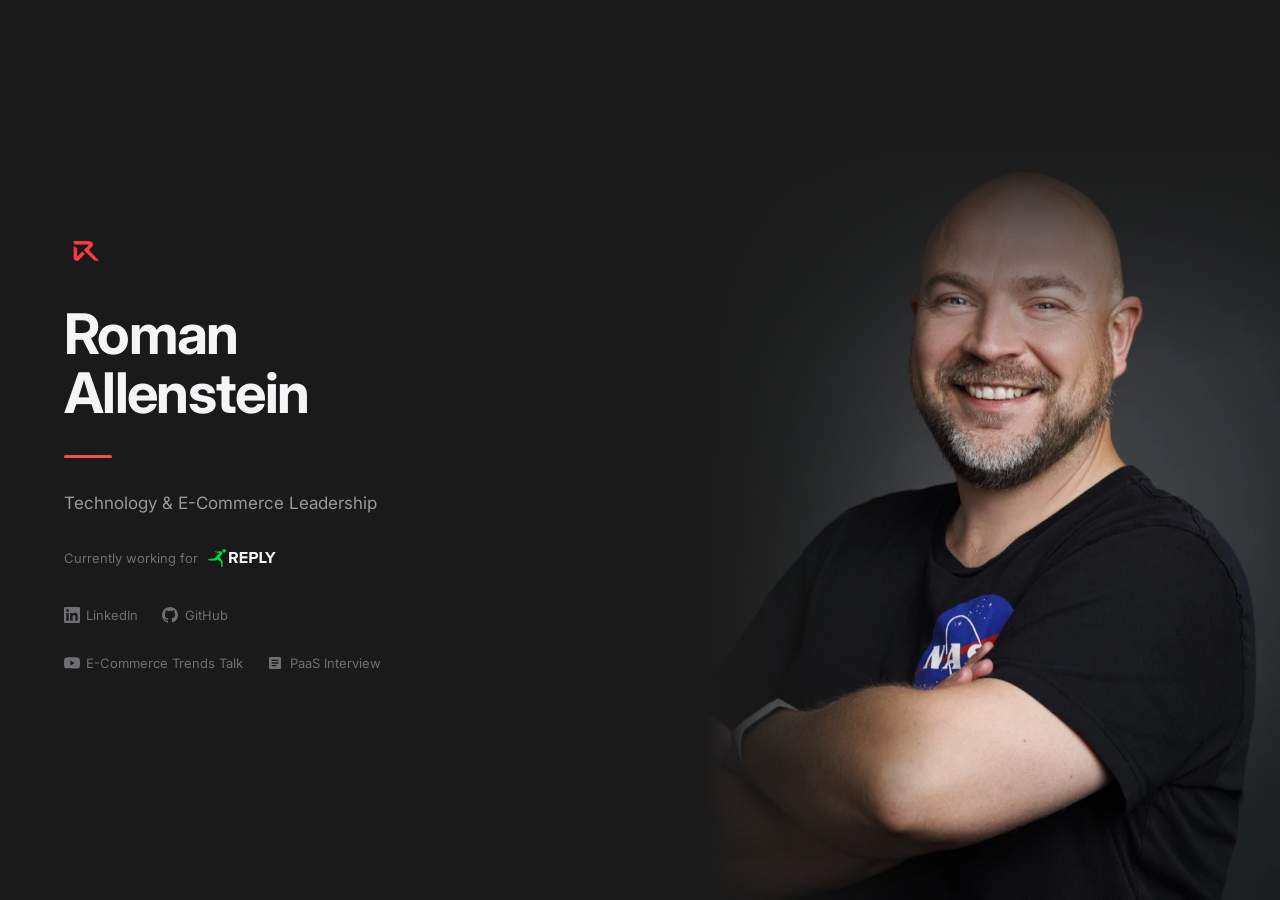
==== src/index.html @ 67bf6c31 "feat: initial site with assets structure" ====
<!DOCTYPE html>
<html lang="de">
<head>
  <meta charset="UTF-8">
  <meta name="viewport" content="width=device-width, initial-scale=1.0">
  <title>Roman Allenstein — Technology & E-Commerce Leadership</title>
  <meta name="description" content="Roman Allenstein – Senior Manager, Diplom-Wirtschaftsinformatiker, 15+ Jahre Erfahrung in E-Commerce, Technologie und Leadership.">
  <meta name="theme-color" content="#1A1A1A">

  <!-- Open Graph -->
  <meta property="og:type" content="website">
  <meta property="og:title" content="Roman Allenstein — Technology & E-Commerce Leadership">
  <meta property="og:description" content="Senior Manager &amp; Diplom-Wirtschaftsinformatiker mit 15+ Jahren Erfahrung an der Schnittstelle von Technologie, Strategie und Führung.">
  <meta property="og:image" content="https://roman-allenstein.de/photo.jpg">
  <meta property="og:url" content="https://roman-allenstein.de">

  <!-- Twitter Card -->
  <meta name="twitter:card" content="summary_large_image">
  <meta name="twitter:title" content="Roman Allenstein — Technology & E-Commerce Leadership">
  <meta name="twitter:description" content="Senior Manager &amp; Diplom-Wirtschaftsinformatiker mit 15+ Jahren Erfahrung in E-Commerce und Leadership.">
  <meta name="twitter:image" content="https://roman-allenstein.de/photo.jpg">

  <!-- Favicon -->
  <link rel="icon" type="image/png" href="assets/logo.png">
  <link rel="apple-touch-icon" href="assets/logo.png">

  <link rel="preconnect" href="https://fonts.googleapis.com">
  <link rel="preconnect" href="https://fonts.gstatic.com" crossorigin>
  <link href="https://fonts.googleapis.com/css2?family=Inter:wght@300;400;500;600;700&display=swap" rel="stylesheet">
  <style>
    *, *::before, *::after {
      margin: 0;
      padding: 0;
      box-sizing: border-box;
    }

    :root {
      --coral: #F84F4A;
      --bg: #1A1A1A;
      --text: #F5F5F7;
      --text-muted: #98989D;
      --text-subtle: #6E6E73;
    }

    html, body {
      height: 100%;
    }

    body {
      font-family: 'Inter', -apple-system, BlinkMacSystemFont, sans-serif;
      background-color: var(--bg);
      color: var(--text);
      -webkit-font-smoothing: antialiased;
      overflow: hidden;
    }

    .page {
      height: 100vh;
      display: flex;
      flex-direction: column;
      justify-content: center;
      padding: 4rem;
      position: relative;
    }

    .content {
      max-width: 560px;
      display: flex;
      flex-direction: column;
      gap: 2rem;
      position: relative;
      z-index: 2;
    }

    .logo {
      width: 44px;
      height: 44px;
    }

    h1 {
      font-size: clamp(2.5rem, 5vw, 3.5rem);
      font-weight: 700;
      letter-spacing: -0.03em;
      line-height: 1.05;
    }

    .accent-line {
      width: 48px;
      height: 3px;
      background: var(--coral);
      border-radius: 2px;
    }

    .subtitle {
      font-size: 1.0625rem;
      font-weight: 400;
      color: var(--text-muted);
      line-height: 1.6;
      max-width: 480px;
    }

    /* Currently working for */
    .working-for {
      display: flex;
      align-items: center;
      gap: 0.625rem;
      font-size: 0.8125rem;
      color: var(--text-subtle);
    }

    .working-for svg {
      height: 18px;
      width: auto;
    }

    /* Social links */
    .links {
      display: flex;
      gap: 1.5rem;
      margin-top: 0.5rem;
    }

    .links a {
      color: var(--text-subtle);
      text-decoration: none;
      font-size: 0.8125rem;
      font-weight: 400;
      display: inline-flex;
      align-items: center;
      gap: 0.4rem;
      transition: color 0.25s ease, transform 0.25s ease;
    }

    .links a:hover {
      color: var(--coral);
      transform: translateY(-1px);
    }

    .link-icon {
      width: 16px;
      height: 16px;
      flex-shrink: 0;
    }

    /* References */
    .references {
      display: flex;
      gap: 1.5rem;
      flex-wrap: wrap;
    }

    .references a {
      display: inline-flex;
      align-items: center;
      gap: 0.4rem;
      font-size: 0.8125rem;
      font-weight: 400;
      color: var(--text-subtle);
      text-decoration: none;
      transition: color 0.25s ease, transform 0.25s ease;
    }

    .references a:hover {
      color: var(--coral);
      transform: translateY(-1px);
    }

    /* Photo - anchored bottom right, cropped */
    .photo {
      position: absolute;
      bottom: 0;
      right: 0;
      width: 45vw;
      max-width: 580px;
      height: 85vh;
      overflow: hidden;
      z-index: 1;
    }

    .photo::after {
      content: '';
      position: absolute;
      inset: 0;
      background:
        linear-gradient(to right, var(--bg) 0%, transparent 40%),
        linear-gradient(to bottom, var(--bg) 0%, transparent 30%);
      pointer-events: none;
    }

    .photo img {
      width: 100%;
      height: 100%;
      object-fit: cover;
      object-position: top center;
    }

    /* Responsive */
    @media (max-width: 900px) {
      .photo {
        width: 50vw;
        height: 60vh;
      }
    }

    @media (max-width: 640px) {
      body {
        overflow: auto;
      }

      .page {
        height: auto;
        min-height: 100vh;
        padding: 2.5rem 1.5rem;
        padding-bottom: 50vh;
        justify-content: flex-start;
        padding-top: 3rem;
      }

      .photo {
        width: 75vw;
        height: 45vh;
      }

      .photo::after {
        background:
          linear-gradient(to right, var(--bg) 0%, transparent 30%),
          linear-gradient(to bottom, var(--bg) 0%, transparent 50%);
      }

      h1 {
        font-size: 2rem;
      }

      .content {
        gap: 1.5rem;
      }
    }
  </style>
</head>
<body>
  <div class="page">

    <div class="content">
      <img src="assets/logo.png" alt="Roman Allenstein Logo" class="logo" width="44" height="44">
      <h1>Roman<br>Allenstein</h1>
      <div class="accent-line" role="presentation"></div>
      <p class="subtitle">Technology &amp; E-Commerce Leadership</p>

      <div class="working-for">
        Currently working for
        <svg viewBox="0 0 128.744 34.2326" aria-label="Reply" role="img"><g transform="translate(0,-14.8837)"><path fill-rule="evenodd" clip-rule="evenodd" d="m 27.3656,18.3166 c 0,-1.8964 1.5353,-3.4329 3.4357,-3.4329 1.8916,0 3.4313,1.5365 3.4313,3.4329 0,1.8921 -1.5397,3.4242 -3.4313,3.4242 -1.9004,0 -3.4357,-1.5321 -3.4357,-3.4242 z m 0.1956,5.3513 -4.2935,5.6411 -1.0865,1.4618 5.1952,6.9888 c 0.286,0.3819 0.44,0.8472 0.4356,1.3257 l -0.0352,9.2408 c 0,0.439 -0.3564,0.7902 -0.7919,0.7902 h -0.607 c -0.3959,0 -0.7347,-0.2942 -0.7875,-0.6849 l -1.1305,-8.3276 c -0.0396,-0.2985 -0.1936,-0.5663 -0.4311,-0.7507 l -5.9519,-4.7192 -2.8198,1.7165 c -0.374,0.2239 -0.8007,0.3468 -1.2362,0.3556 L 2.24466,36.8991 C 1.90154,36.9035 1.56721,36.7631 1.33406,36.5128 L 0.141917,35.2354 C -0.14842,34.9281 0.0319411,34.4145 0.45425,34.3574 L 12.6484,32.6278 21.9172,22.689 14.4256,21.2798 c -0.2155,-0.0395 -0.4179,-0.1317 -0.585,-0.2678 l -1.2098,-0.9745 c -0.2639,-0.2107 -0.1143,-0.6322 0.2244,-0.6322 h 4.3154 l 7.8656,-0.0526 c 0.3035,-0.0044 0.585,0.1536 0.7478,0.4082 l 1.8212,2.9193 c 0.1936,0.3073 0.176,0.7024 -0.044,0.9877 z" fill="#02d34a"/><path fill-rule="evenodd" clip-rule="evenodd" d="m 52.4587,27.2963 c 0,-1.7325 -1.3497,-2.7997 -3.1093,-2.7997 h -4.7042 v 5.6618 h 4.7042 c 1.7596,0 3.1093,-1.0716 3.1093,-2.8621 z m -0.441,14.2481 -4.1117,-7.4567 h -3.2608 v 7.4567 H 40.186 V 20.5629 h 9.7915 c 4.3611,0 7.0607,2.8621 7.0607,6.7646 0,3.6793 -2.3521,5.693 -4.6106,6.2244 l 4.7353,7.9925 z" fill="#F5F5F7"/><path fill-rule="evenodd" clip-rule="evenodd" d="M 60.363,41.5444 V 20.5629 h 14.8075 v 3.9337 H 64.8177 v 4.4026 h 10.1345 v 3.9293 H 64.8177 v 4.7822 h 10.3528 v 3.9337 z" fill="#F5F5F7"/><path fill-rule="evenodd" clip-rule="evenodd" d="m 90.927,27.3275 c 0,-1.7637 -1.3453,-2.8309 -3.1049,-2.8309 h -4.7086 v 5.6305 h 4.7086 c 1.7596,0 3.1049,-1.0716 3.1049,-2.7996 z M 78.6588,41.5444 V 20.5629 h 9.7914 c 4.5483,0 7.0295,3.0809 7.0295,6.7646 0,3.648 -2.5124,6.7289 -7.0295,6.7289 h -5.3367 v 7.488 z" fill="#F5F5F7"/><path fill-rule="evenodd" clip-rule="evenodd" d="M 98.0818,41.5444 V 20.5629 h 4.4902 v 17.0478 h 8.847 v 3.9337 z" fill="#F5F5F7"/><path fill-rule="evenodd" clip-rule="evenodd" d="M 116.284,41.5444 V 32.958 l -8.031,-12.3951 h 5.082 l 5.177,8.3989 5.176,-8.3989 h 5.056 l -8.005,12.3951 v 8.5864 z" fill="#F5F5F7"/></g></svg>
      </div>

      <nav class="links" aria-label="Social Media Profile">
        <a href="https://www.linkedin.com/in/romanallenstein/" target="_blank" rel="noopener">
          <svg class="link-icon" viewBox="0 0 24 24" fill="currentColor" aria-hidden="true"><path d="M20.447 20.452h-3.554v-5.569c0-1.328-.027-3.037-1.852-3.037-1.853 0-2.136 1.445-2.136 2.939v5.667H9.351V9h3.414v1.561h.046c.477-.9 1.637-1.85 3.37-1.85 3.601 0 4.267 2.37 4.267 5.455v6.286zM5.337 7.433a2.062 2.062 0 01-2.063-2.065 2.064 2.064 0 112.063 2.065zm1.782 13.019H3.555V9h3.564v11.452zM22.225 0H1.771C.792 0 0 .774 0 1.729v20.542C0 23.227.792 24 1.771 24h20.451C23.2 24 24 23.227 24 22.271V1.729C24 .774 23.2 0 22.222 0h.003z"/></svg>
          LinkedIn
        </a>
        <a href="https://github.com/rallenstein" target="_blank" rel="noopener">
          <svg class="link-icon" viewBox="0 0 24 24" fill="currentColor" aria-hidden="true"><path d="M12 0C5.374 0 0 5.373 0 12c0 5.302 3.438 9.8 8.207 11.387.599.111.793-.261.793-.577v-2.234c-3.338.726-4.033-1.416-4.033-1.416-.546-1.387-1.333-1.756-1.333-1.756-1.089-.745.083-.729.083-.729 1.205.084 1.839 1.237 1.839 1.237 1.07 1.834 2.807 1.304 3.492.997.107-.775.418-1.305.762-1.604-2.665-.305-5.467-1.334-5.467-5.931 0-1.311.469-2.381 1.236-3.221-.124-.303-.535-1.524.117-3.176 0 0 1.008-.322 3.301 1.23A11.509 11.509 0 0112 5.803c1.02.005 2.047.138 3.006.404 2.291-1.552 3.297-1.23 3.297-1.23.653 1.653.242 2.874.118 3.176.77.84 1.235 1.911 1.235 3.221 0 4.609-2.807 5.624-5.479 5.921.43.372.823 1.102.823 2.222v3.293c0 .319.192.694.801.576C20.566 21.797 24 17.3 24 12c0-6.627-5.373-12-12-12z"/></svg>
          GitHub
        </a>
      </nav>

      <div class="references">
        <a href="https://youtu.be/BbYyXlA4f48" target="_blank" rel="noopener">
          <svg class="link-icon" viewBox="0 0 24 24" fill="currentColor" aria-hidden="true"><path d="M23.498 6.186a3.016 3.016 0 00-2.122-2.136C19.505 3.545 12 3.545 12 3.545s-7.505 0-9.377.505A3.017 3.017 0 00.502 6.186C0 8.07 0 12 0 12s0 3.93.502 5.814a3.016 3.016 0 002.122 2.136c1.871.505 9.376.505 9.376.505s7.505 0 9.377-.505a3.015 3.015 0 002.122-2.136C24 15.93 24 12 24 12s0-3.93-.502-5.814zM9.545 15.568V8.432L15.818 12l-6.273 3.568z"/></svg>
          E-Commerce Trends Talk
        </a>
        <a href="https://www.shopware.com/de/news/shopware-paas-im-interview-mit-phiacademy-und-portaltech-reply/" target="_blank" rel="noopener">
          <svg class="link-icon" viewBox="0 0 24 24" fill="currentColor" aria-hidden="true"><path d="M19 3H5c-1.1 0-2 .9-2 2v14c0 1.1.9 2 2 2h14c1.1 0 2-.9 2-2V5c0-1.1-.9-2-2-2zm-5 14H7v-2h7v2zm3-4H7v-2h10v2zm0-4H7V7h10v2z"/></svg>
          PaaS Interview
        </a>
      </div>
    </div>

    <div class="photo">
      <picture>
        <source srcset="assets/photo.webp" type="image/webp">
        <img src="assets/photo.jpg" alt="Portrait von Roman Allenstein – lächelnd, mit verschränkten Armen" width="1600" height="1067" loading="eager">
      </picture>
    </div>

  </div>
</body>
</html>
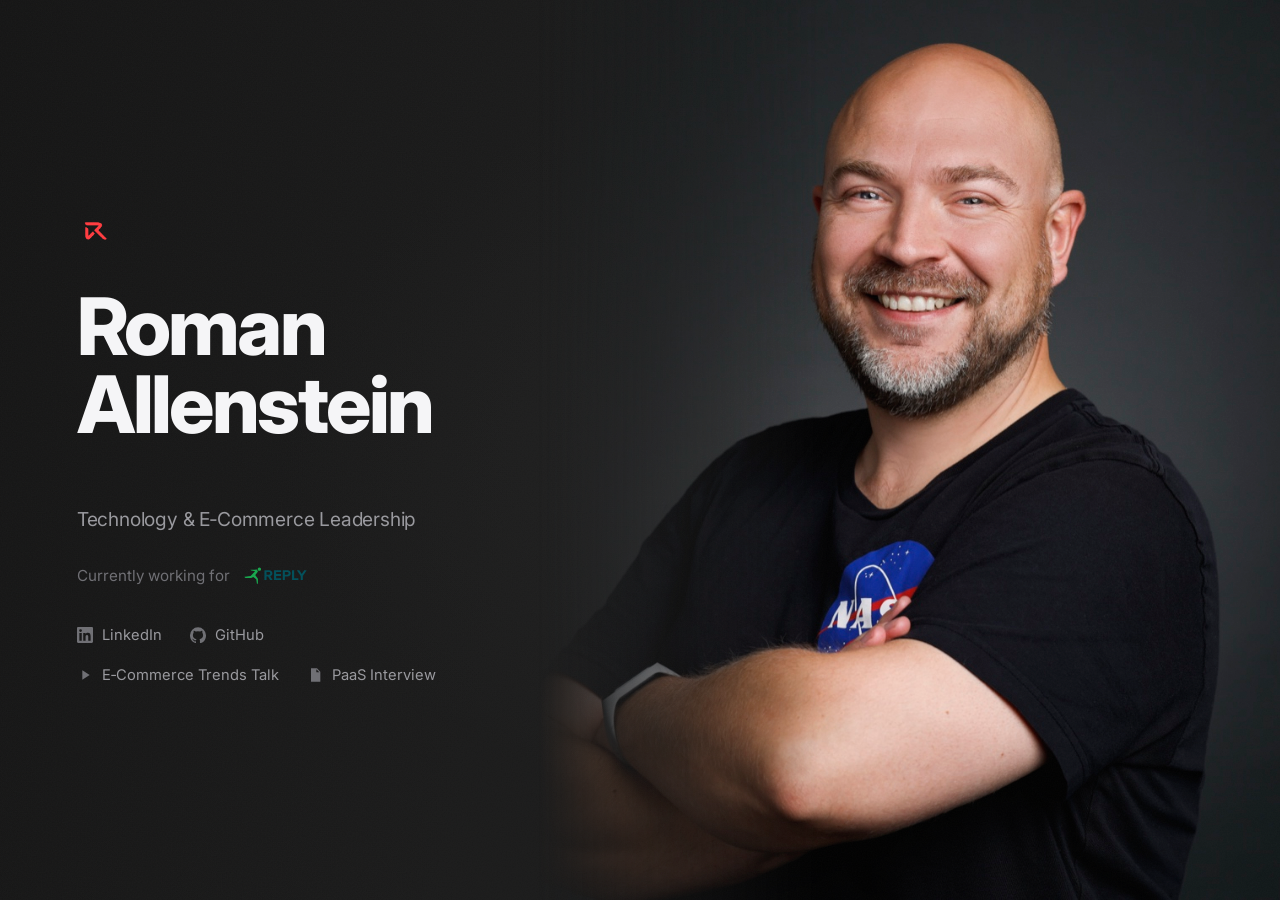
==== commit 0f14188b: "feat: rework site, extract css/js, add official Reply logo - Extract inline styles/scripts into src/" ====
--- a/src/index.html
+++ b/src/index.html
@@ -1,286 +1,82 @@
 <!DOCTYPE html>
-<html lang="de">
+<html lang="en">
 <head>
-  <meta charset="UTF-8">
-  <meta name="viewport" content="width=device-width, initial-scale=1.0">
+  <meta charset="UTF-8" />
+  <meta name="viewport" content="width=device-width, initial-scale=1.0" />
+  <script>
+    // Enable the entrance animation only when motion is welcome.
+    // Content stays visible by default, so this is purely additive.
+    (function () {
+      var ok = !window.matchMedia("(prefers-reduced-motion: reduce)").matches
+        && !/[?&]noanim/.test(window.location.search);
+      if (ok) document.documentElement.classList.add("intro-anim");
+    })();
+  </script>
   <title>Roman Allenstein — Technology & E-Commerce Leadership</title>
-  <meta name="description" content="Roman Allenstein – Senior Manager, Diplom-Wirtschaftsinformatiker, 15+ Jahre Erfahrung in E-Commerce, Technologie und Leadership.">
-  <meta name="theme-color" content="#1A1A1A">
-
-  <!-- Open Graph -->
-  <meta property="og:type" content="website">
-  <meta property="og:title" content="Roman Allenstein — Technology & E-Commerce Leadership">
-  <meta property="og:description" content="Senior Manager &amp; Diplom-Wirtschaftsinformatiker mit 15+ Jahren Erfahrung an der Schnittstelle von Technologie, Strategie und Führung.">
-  <meta property="og:image" content="https://roman-allenstein.de/photo.jpg">
-  <meta property="og:url" content="https://roman-allenstein.de">
-
-  <!-- Twitter Card -->
-  <meta name="twitter:card" content="summary_large_image">
-  <meta name="twitter:title" content="Roman Allenstein — Technology & E-Commerce Leadership">
-  <meta name="twitter:description" content="Senior Manager &amp; Diplom-Wirtschaftsinformatiker mit 15+ Jahren Erfahrung in E-Commerce und Leadership.">
-  <meta name="twitter:image" content="https://roman-allenstein.de/photo.jpg">
-
-  <!-- Favicon -->
-  <link rel="icon" type="image/png" href="assets/logo.png">
-  <link rel="apple-touch-icon" href="assets/logo.png">
-
-  <link rel="preconnect" href="https://fonts.googleapis.com">
-  <link rel="preconnect" href="https://fonts.gstatic.com" crossorigin>
-  <link href="https://fonts.googleapis.com/css2?family=Inter:wght@300;400;500;600;700&display=swap" rel="stylesheet">
-  <style>
-    *, *::before, *::after {
-      margin: 0;
-      padding: 0;
-      box-sizing: border-box;
-    }
-
-    :root {
-      --coral: #F84F4A;
-      --bg: #1A1A1A;
-      --text: #F5F5F7;
-      --text-muted: #98989D;
-      --text-subtle: #6E6E73;
-    }
-
-    html, body {
-      height: 100%;
-    }
-
-    body {
-      font-family: 'Inter', -apple-system, BlinkMacSystemFont, sans-serif;
-      background-color: var(--bg);
-      color: var(--text);
-      -webkit-font-smoothing: antialiased;
-      overflow: hidden;
-    }
-
-    .page {
-      height: 100vh;
-      display: flex;
-      flex-direction: column;
-      justify-content: center;
-      padding: 4rem;
-      position: relative;
-    }
-
-    .content {
-      max-width: 560px;
-      display: flex;
-      flex-direction: column;
-      gap: 2rem;
-      position: relative;
-      z-index: 2;
-    }
-
-    .logo {
-      width: 44px;
-      height: 44px;
-    }
-
-    h1 {
-      font-size: clamp(2.5rem, 5vw, 3.5rem);
-      font-weight: 700;
-      letter-spacing: -0.03em;
-      line-height: 1.05;
-    }
-
-    .accent-line {
-      width: 48px;
-      height: 3px;
-      background: var(--coral);
-      border-radius: 2px;
-    }
-
-    .subtitle {
-      font-size: 1.0625rem;
-      font-weight: 400;
-      color: var(--text-muted);
-      line-height: 1.6;
-      max-width: 480px;
-    }
-
-    /* Currently working for */
-    .working-for {
-      display: flex;
-      align-items: center;
-      gap: 0.625rem;
-      font-size: 0.8125rem;
-      color: var(--text-subtle);
-    }
-
-    .working-for svg {
-      height: 18px;
-      width: auto;
-    }
-
-    /* Social links */
-    .links {
-      display: flex;
-      gap: 1.5rem;
-      margin-top: 0.5rem;
-    }
-
-    .links a {
-      color: var(--text-subtle);
-      text-decoration: none;
-      font-size: 0.8125rem;
-      font-weight: 400;
-      display: inline-flex;
-      align-items: center;
-      gap: 0.4rem;
-      transition: color 0.25s ease, transform 0.25s ease;
-    }
-
-    .links a:hover {
-      color: var(--coral);
-      transform: translateY(-1px);
-    }
-
-    .link-icon {
-      width: 16px;
-      height: 16px;
-      flex-shrink: 0;
-    }
-
-    /* References */
-    .references {
-      display: flex;
-      gap: 1.5rem;
-      flex-wrap: wrap;
-    }
-
-    .references a {
-      display: inline-flex;
-      align-items: center;
-      gap: 0.4rem;
-      font-size: 0.8125rem;
-      font-weight: 400;
-      color: var(--text-subtle);
-      text-decoration: none;
-      transition: color 0.25s ease, transform 0.25s ease;
-    }
-
-    .references a:hover {
-      color: var(--coral);
-      transform: translateY(-1px);
-    }
-
-    /* Photo - anchored bottom right, cropped */
-    .photo {
-      position: absolute;
-      bottom: 0;
-      right: 0;
-      width: 45vw;
-      max-width: 580px;
-      height: 85vh;
-      overflow: hidden;
-      z-index: 1;
-    }
-
-    .photo::after {
-      content: '';
-      position: absolute;
-      inset: 0;
-      background:
-        linear-gradient(to right, var(--bg) 0%, transparent 40%),
-        linear-gradient(to bottom, var(--bg) 0%, transparent 30%);
-      pointer-events: none;
-    }
-
-    .photo img {
-      width: 100%;
-      height: 100%;
-      object-fit: cover;
-      object-position: top center;
-    }
-
-    /* Responsive */
-    @media (max-width: 900px) {
-      .photo {
-        width: 50vw;
-        height: 60vh;
-      }
-    }
-
-    @media (max-width: 640px) {
-      body {
-        overflow: auto;
-      }
-
-      .page {
-        height: auto;
-        min-height: 100vh;
-        padding: 2.5rem 1.5rem;
-        padding-bottom: 50vh;
-        justify-content: flex-start;
-        padding-top: 3rem;
-      }
-
-      .photo {
-        width: 75vw;
-        height: 45vh;
-      }
-
-      .photo::after {
-        background:
-          linear-gradient(to right, var(--bg) 0%, transparent 30%),
-          linear-gradient(to bottom, var(--bg) 0%, transparent 50%);
-      }
-
-      h1 {
-        font-size: 2rem;
-      }
-
-      .content {
-        gap: 1.5rem;
-      }
-    }
-  </style>
+  <meta name="description" content="Roman Allenstein. Technology & E-Commerce Leadership. Currently working for Reply." />
+  <meta property="og:title" content="Roman Allenstein — Technology & E-Commerce Leadership" />
+  <meta property="og:description" content="Technology & E-Commerce Leadership. Currently working for Reply." />
+  <meta property="og:image" content="assets/photo.jpg" />
+  <link rel="icon" href="assets/logo.png" />
+  <link rel="preconnect" href="https://fonts.googleapis.com" />
+  <link rel="preconnect" href="https://fonts.gstatic.com" crossorigin />
+  <link href="https://fonts.googleapis.com/css2?family=Inter:wght@300;400;500;600;700;800&display=swap" rel="stylesheet" />
+  <link rel="stylesheet" href="css/style.css" />
 </head>
 <body>
-  <div class="page">
+  <div class="grain" aria-hidden="true"></div>
 
-    <div class="content">
-      <img src="assets/logo.png" alt="Roman Allenstein Logo" class="logo" width="44" height="44">
-      <h1>Roman<br>Allenstein</h1>
-      <div class="accent-line" role="presentation"></div>
-      <p class="subtitle">Technology &amp; E-Commerce Leadership</p>
+  <main class="stage">
+    <!-- Portrait -->
+    <div class="portrait" aria-hidden="true">
+      <div class="portrait__glow"></div>
+      <img class="portrait__img" src="assets/photo.jpg" alt="" />
+    </div>
 
-      <div class="working-for">
-        Currently working for
-        <svg viewBox="0 0 128.744 34.2326" aria-label="Reply" role="img"><g transform="translate(0,-14.8837)"><path fill-rule="evenodd" clip-rule="evenodd" d="m 27.3656,18.3166 c 0,-1.8964 1.5353,-3.4329 3.4357,-3.4329 1.8916,0 3.4313,1.5365 3.4313,3.4329 0,1.8921 -1.5397,3.4242 -3.4313,3.4242 -1.9004,0 -3.4357,-1.5321 -3.4357,-3.4242 z m 0.1956,5.3513 -4.2935,5.6411 -1.0865,1.4618 5.1952,6.9888 c 0.286,0.3819 0.44,0.8472 0.4356,1.3257 l -0.0352,9.2408 c 0,0.439 -0.3564,0.7902 -0.7919,0.7902 h -0.607 c -0.3959,0 -0.7347,-0.2942 -0.7875,-0.6849 l -1.1305,-8.3276 c -0.0396,-0.2985 -0.1936,-0.5663 -0.4311,-0.7507 l -5.9519,-4.7192 -2.8198,1.7165 c -0.374,0.2239 -0.8007,0.3468 -1.2362,0.3556 L 2.24466,36.8991 C 1.90154,36.9035 1.56721,36.7631 1.33406,36.5128 L 0.141917,35.2354 C -0.14842,34.9281 0.0319411,34.4145 0.45425,34.3574 L 12.6484,32.6278 21.9172,22.689 14.4256,21.2798 c -0.2155,-0.0395 -0.4179,-0.1317 -0.585,-0.2678 l -1.2098,-0.9745 c -0.2639,-0.2107 -0.1143,-0.6322 0.2244,-0.6322 h 4.3154 l 7.8656,-0.0526 c 0.3035,-0.0044 0.585,0.1536 0.7478,0.4082 l 1.8212,2.9193 c 0.1936,0.3073 0.176,0.7024 -0.044,0.9877 z" fill="#02d34a"/><path fill-rule="evenodd" clip-rule="evenodd" d="m 52.4587,27.2963 c 0,-1.7325 -1.3497,-2.7997 -3.1093,-2.7997 h -4.7042 v 5.6618 h 4.7042 c 1.7596,0 3.1093,-1.0716 3.1093,-2.8621 z m -0.441,14.2481 -4.1117,-7.4567 h -3.2608 v 7.4567 H 40.186 V 20.5629 h 9.7915 c 4.3611,0 7.0607,2.8621 7.0607,6.7646 0,3.6793 -2.3521,5.693 -4.6106,6.2244 l 4.7353,7.9925 z" fill="#F5F5F7"/><path fill-rule="evenodd" clip-rule="evenodd" d="M 60.363,41.5444 V 20.5629 h 14.8075 v 3.9337 H 64.8177 v 4.4026 h 10.1345 v 3.9293 H 64.8177 v 4.7822 h 10.3528 v 3.9337 z" fill="#F5F5F7"/><path fill-rule="evenodd" clip-rule="evenodd" d="m 90.927,27.3275 c 0,-1.7637 -1.3453,-2.8309 -3.1049,-2.8309 h -4.7086 v 5.6305 h 4.7086 c 1.7596,0 3.1049,-1.0716 3.1049,-2.7996 z M 78.6588,41.5444 V 20.5629 h 9.7914 c 4.5483,0 7.0295,3.0809 7.0295,6.7646 0,3.648 -2.5124,6.7289 -7.0295,6.7289 h -5.3367 v 7.488 z" fill="#F5F5F7"/><path fill-rule="evenodd" clip-rule="evenodd" d="M 98.0818,41.5444 V 20.5629 h 4.4902 v 17.0478 h 8.847 v 3.9337 z" fill="#F5F5F7"/><path fill-rule="evenodd" clip-rule="evenodd" d="M 116.284,41.5444 V 32.958 l -8.031,-12.3951 h 5.082 l 5.177,8.3989 5.176,-8.3989 h 5.056 l -8.005,12.3951 v 8.5864 z" fill="#F5F5F7"/></g></svg>
-      </div>
+    <!-- Content -->
+    <section class="intro">
+      <img class="intro__logo a" src="assets/logo.png" alt="Roman Allenstein logo" />
 
-      <nav class="links" aria-label="Social Media Profile">
-        <a href="https://www.linkedin.com/in/romanallenstein/" target="_blank" rel="noopener">
-          <svg class="link-icon" viewBox="0 0 24 24" fill="currentColor" aria-hidden="true"><path d="M20.447 20.452h-3.554v-5.569c0-1.328-.027-3.037-1.852-3.037-1.853 0-2.136 1.445-2.136 2.939v5.667H9.351V9h3.414v1.561h.046c.477-.9 1.637-1.85 3.37-1.85 3.601 0 4.267 2.37 4.267 5.455v6.286zM5.337 7.433a2.062 2.062 0 01-2.063-2.065 2.064 2.064 0 112.063 2.065zm1.782 13.019H3.555V9h3.564v11.452zM22.225 0H1.771C.792 0 0 .774 0 1.729v20.542C0 23.227.792 24 1.771 24h20.451C23.2 24 24 23.227 24 22.271V1.729C24 .774 23.2 0 22.222 0h.003z"/></svg>
-          LinkedIn
+      <h1 class="intro__name">
+        <span class="line"><span class="a">Roman</span></span>
+        <span class="line"><span class="a">Allenstein</span></span>
+      </h1>
+
+      <span class="intro__rule a" aria-hidden="true"></span>
+
+      <p class="intro__role a">Technology &amp; E&#8209;Commerce Leadership</p>
+
+      <p class="intro__work a">
+        <span class="intro__work-label">Currently working for</span>
+        <a class="reply__link" href="https://www.reply.com/vanilla-reply/de" target="_blank" rel="noopener" aria-label="Vanilla Reply">
+          <img class="reply__logo" src="assets/reply.svg" alt="Reply" />
         </a>
-        <a href="https://github.com/rallenstein" target="_blank" rel="noopener">
-          <svg class="link-icon" viewBox="0 0 24 24" fill="currentColor" aria-hidden="true"><path d="M12 0C5.374 0 0 5.373 0 12c0 5.302 3.438 9.8 8.207 11.387.599.111.793-.261.793-.577v-2.234c-3.338.726-4.033-1.416-4.033-1.416-.546-1.387-1.333-1.756-1.333-1.756-1.089-.745.083-.729.083-.729 1.205.084 1.839 1.237 1.839 1.237 1.07 1.834 2.807 1.304 3.492.997.107-.775.418-1.305.762-1.604-2.665-.305-5.467-1.334-5.467-5.931 0-1.311.469-2.381 1.236-3.221-.124-.303-.535-1.524.117-3.176 0 0 1.008-.322 3.301 1.23A11.509 11.509 0 0112 5.803c1.02.005 2.047.138 3.006.404 2.291-1.552 3.297-1.23 3.297-1.23.653 1.653.242 2.874.118 3.176.77.84 1.235 1.911 1.235 3.221 0 4.609-2.807 5.624-5.479 5.921.43.372.823 1.102.823 2.222v3.293c0 .319.192.694.801.576C20.566 21.797 24 17.3 24 12c0-6.627-5.373-12-12-12z"/></svg>
-          GitHub
+      </p>
+
+      <nav class="links a" aria-label="Profiles">
+        <a class="link" href="https://www.linkedin.com/in/romanallenstein/" target="_blank" rel="noopener">
+          <svg viewBox="0 0 24 24" width="16" height="16" aria-hidden="true"><path d="M20.45 20.45h-3.56v-5.57c0-1.33-.02-3.04-1.85-3.04-1.85 0-2.14 1.45-2.14 2.94v5.67H9.34V9h3.41v1.56h.05c.48-.9 1.64-1.85 3.37-1.85 3.6 0 4.27 2.37 4.27 5.46v6.28zM5.34 7.43a2.07 2.07 0 110-4.14 2.07 2.07 0 010 4.14zM7.12 20.45H3.56V9h3.56v11.45zM22.22 0H1.77C.79 0 0 .77 0 1.73v20.54C0 23.22.79 24 1.77 24h20.45c.98 0 1.78-.78 1.78-1.73V1.73C24 .77 23.2 0 22.22 0z" fill="currentColor"/></svg>
+          <span>LinkedIn</span>
+        </a>
+        <a class="link" href="https://github.com/roman-1983" target="_blank" rel="noopener">
+          <svg viewBox="0 0 24 24" width="16" height="16" aria-hidden="true"><path d="M12 .5A12 12 0 000 12.6c0 5.34 3.44 9.87 8.21 11.47.6.11.82-.26.82-.58l-.01-2.05c-3.34.74-4.05-1.45-4.05-1.45-.55-1.4-1.34-1.78-1.34-1.78-1.09-.76.08-.74.08-.74 1.2.09 1.84 1.26 1.84 1.26 1.07 1.86 2.81 1.32 3.5 1.01.11-.79.42-1.32.76-1.62-2.67-.31-5.47-1.36-5.47-6.05 0-1.34.46-2.43 1.22-3.29-.12-.31-.53-1.55.12-3.23 0 0 1-.33 3.3 1.26a11.3 11.3 0 016 0c2.29-1.59 3.29-1.26 3.29-1.26.65 1.68.24 2.92.12 3.23.76.86 1.22 1.95 1.22 3.29 0 4.7-2.81 5.74-5.49 6.04.43.38.81 1.12.81 2.26l-.01 3.35c0 .32.21.7.82.58A12.01 12.01 0 0024 12.6 12 12 0 0012 .5z" fill="currentColor"/></svg>
+          <span>GitHub</span>
         </a>
       </nav>
 
-      <div class="references">
-        <a href="https://youtu.be/BbYyXlA4f48" target="_blank" rel="noopener">
-          <svg class="link-icon" viewBox="0 0 24 24" fill="currentColor" aria-hidden="true"><path d="M23.498 6.186a3.016 3.016 0 00-2.122-2.136C19.505 3.545 12 3.545 12 3.545s-7.505 0-9.377.505A3.017 3.017 0 00.502 6.186C0 8.07 0 12 0 12s0 3.93.502 5.814a3.016 3.016 0 002.122 2.136c1.871.505 9.376.505 9.376.505s7.505 0 9.377-.505a3.015 3.015 0 002.122-2.136C24 15.93 24 12 24 12s0-3.93-.502-5.814zM9.545 15.568V8.432L15.818 12l-6.273 3.568z"/></svg>
-          E-Commerce Trends Talk
+      <nav class="links links--media a" aria-label="Talks and interviews">
+        <a class="link" href="https://youtu.be/BbYyXlA4f48" target="_blank" rel="noopener">
+          <svg viewBox="0 0 24 24" width="16" height="16" aria-hidden="true"><path d="M8 5v14l11-7z" fill="currentColor"/></svg>
+          <span>E&#8209;Commerce Trends Talk</span>
         </a>
-        <a href="https://www.shopware.com/de/news/shopware-paas-im-interview-mit-phiacademy-und-portaltech-reply/" target="_blank" rel="noopener">
-          <svg class="link-icon" viewBox="0 0 24 24" fill="currentColor" aria-hidden="true"><path d="M19 3H5c-1.1 0-2 .9-2 2v14c0 1.1.9 2 2 2h14c1.1 0 2-.9 2-2V5c0-1.1-.9-2-2-2zm-5 14H7v-2h7v2zm3-4H7v-2h10v2zm0-4H7V7h10v2z"/></svg>
-          PaaS Interview
+        <a class="link" href="https://www.shopware.com/de/news/shopware-paas-im-interview-mit-phiacademy-und-portaltech-reply/" target="_blank" rel="noopener">
+          <svg viewBox="0 0 24 24" width="16" height="16" aria-hidden="true"><path d="M6 2h9l5 5v15H6V2zm8 1.5V8h4.5L14 3.5zM8 12h8v1.5H8V12zm0 4h8v1.5H8V16z" fill="currentColor"/></svg>
+          <span>PaaS Interview</span>
         </a>
-      </div>
-    </div>
+      </nav>
+    </section>
+  </main>
 
-    <div class="photo">
-      <picture>
-        <source srcset="assets/photo.webp" type="image/webp">
-        <img src="assets/photo.jpg" alt="Portrait von Roman Allenstein – lächelnd, mit verschränkten Armen" width="1600" height="1067" loading="eager">
-      </picture>
-    </div>
-
-  </div>
+  <script src="js/main.js"></script>
 </body>
 </html>
--- a/src/css/style.css
+++ b/src/css/style.css
@@ -0,0 +1,212 @@
+/* ============================================================
+   Roman Allenstein — facelift of the existing profile page.
+   Keeps the original identity (Inter, coral #F84F4A, #1A1A1A,
+   left text column + bleeding portrait) and adds restrained motion.
+   ============================================================ */
+
+:root {
+  --coral:        #f84f4a;
+  --coral-deep:   #e23b36;
+  --bg:           #1a1a1a;
+  --bg-edge:      #141414;
+  --text:         #f5f5f7;
+  --text-muted:   #98989d;
+  --text-subtle:  #6e6e73;
+  --line:         rgba(255, 255, 255, 0.10);
+
+  --ease: cubic-bezier(0.22, 1, 0.36, 1);
+  --gut: clamp(24px, 6vw, 96px);
+}
+
+* { margin: 0; padding: 0; box-sizing: border-box; }
+
+html, body { height: 100%; }
+
+body {
+  font-family: "Inter", -apple-system, BlinkMacSystemFont, "Segoe UI", sans-serif;
+  background: var(--bg);
+  color: var(--text);
+  -webkit-font-smoothing: antialiased;
+  text-rendering: optimizeLegibility;
+  overflow: hidden;
+}
+
+img { display: block; max-width: 100%; }
+a { color: inherit; text-decoration: none; }
+::selection { background: var(--coral); color: #1a1a1a; }
+
+/* fine grain for depth */
+.grain {
+  position: fixed; inset: 0; z-index: 5; pointer-events: none;
+  opacity: 0.035; mix-blend-mode: screen;
+  background-image: url("data:image/svg+xml,%3Csvg xmlns='http://www.w3.org/2000/svg' width='180' height='180'%3E%3Cfilter id='n'%3E%3CfeTurbulence type='fractalNoise' baseFrequency='0.8' numOctaves='3'/%3E%3C/filter%3E%3Crect width='100%25' height='100%25' filter='url(%23n)'/%3E%3C/svg%3E");
+}
+
+/* ---------- stage ---------- */
+.stage {
+  position: relative;
+  min-height: 100dvh;
+  width: 100%;
+  display: flex;
+  align-items: center;
+  overflow: hidden;
+  background:
+    radial-gradient(120% 90% at 88% 50%, #242424 0%, transparent 55%),
+    linear-gradient(100deg, var(--bg-edge) 0%, var(--bg) 42%);
+}
+
+/* ---------- portrait ---------- */
+.portrait {
+  position: absolute;
+  top: 0; right: 0; bottom: 0;
+  width: 58%;
+  z-index: 1;
+  will-change: transform;
+}
+.portrait__img {
+  position: absolute; inset: 0;
+  width: 100%; height: 100%;
+  object-fit: cover; object-position: 50% 28%;
+  -webkit-mask-image: linear-gradient(90deg, transparent 0%, #000 38%, #000 100%);
+  mask-image: linear-gradient(90deg, transparent 0%, #000 38%, #000 100%);
+}
+.portrait__glow {
+  position: absolute; inset: 0;
+  background: radial-gradient(40% 46% at 62% 44%, rgba(248, 79, 74, 0.16), transparent 70%);
+  will-change: transform;
+}
+
+/* ---------- content ---------- */
+.intro {
+  position: relative;
+  z-index: 3;
+  padding: 0 var(--gut);
+  max-width: 760px;
+}
+.intro__logo {
+  width: clamp(30px, 3vw, 40px);
+  height: auto;
+  margin-bottom: clamp(22px, 3.4vw, 38px);
+  transition: transform 0.5s var(--ease);
+}
+.intro__logo:hover { transform: rotate(-8deg) scale(1.08); }
+
+.intro__name {
+  font-weight: 800;
+  font-size: clamp(2.7rem, 6.2vw, 5.4rem);
+  line-height: 0.98;
+  letter-spacing: -0.035em;
+}
+.intro__name .line { display: block; overflow: hidden; }
+.intro__name .line > span { display: inline-block; }
+
+.intro__rule {
+  display: block;
+  width: 64px; height: 3px;
+  margin: clamp(20px, 2.6vw, 32px) 0 clamp(18px, 2.4vw, 28px);
+  background: var(--coral);
+  border-radius: 2px;
+  transform-origin: left center;
+}
+
+.intro__role {
+  font-size: clamp(1.02rem, 1.5vw, 1.35rem);
+  font-weight: 400;
+  color: var(--text-muted);
+  letter-spacing: -0.01em;
+}
+
+.intro__work {
+  display: flex; align-items: center; gap: 12px;
+  margin-top: clamp(22px, 3vw, 34px);
+  font-size: 0.95rem;
+}
+.intro__work-label { color: var(--text-subtle); }
+.reply__link { display: inline-flex; }
+.reply__logo { display: block; height: 1.4em; width: auto; }
+
+/* link rows */
+.links {
+  display: flex; flex-wrap: wrap; gap: 12px 28px;
+  margin-top: clamp(26px, 3vw, 36px);
+}
+.links--media { margin-top: 14px; }
+.link {
+  display: inline-flex; align-items: center; gap: 9px;
+  font-size: 0.92rem; color: var(--text-muted);
+  padding: 4px 0;
+  position: relative;
+  transition: color 0.25s var(--ease);
+}
+.link svg { color: var(--text-subtle); transition: color 0.25s var(--ease), transform 0.25s var(--ease); flex: none; }
+.link span { position: relative; }
+.link span::after {
+  content: ""; position: absolute; left: 0; bottom: -2px;
+  width: 100%; height: 1px; background: var(--coral);
+  transform: scaleX(0); transform-origin: left;
+  transition: transform 0.3s var(--ease);
+}
+.link:hover { color: var(--text); }
+.link:hover svg { color: var(--coral); transform: translateY(-1px); }
+.link:hover span::after { transform: scaleX(1); }
+
+/* ---------- intro entrance (enhancement only) ----------
+   Content is visible by default. The .intro-anim class (added by an inline
+   head script when motion is allowed) hides + animates it in. If JS or the
+   animation never runs, everything simply stays visible. */
+html.intro-anim .a                       { opacity: 0; animation: rise 0.9s var(--ease) forwards; }
+html.intro-anim .intro__logo.a           { animation-delay: 0.15s; }
+html.intro-anim .intro__name .line > span{ opacity: 0; transform: translateY(105%); }
+html.intro-anim .intro__name .line:nth-child(1) > span { animation: rise-line 1s var(--ease) 0.4s forwards; }
+html.intro-anim .intro__name .line:nth-child(2) > span { animation: rise-line 1s var(--ease) 0.52s forwards; }
+html.intro-anim .intro__rule             { transform: scaleX(0); animation: rule-in 0.9s var(--ease) 1.05s forwards; }
+html.intro-anim .intro__role.a           { animation-delay: 1.15s; }
+html.intro-anim .intro__work.a           { animation-delay: 1.3s; }
+html.intro-anim .links.a                 { animation-delay: 1.45s; }
+html.intro-anim .links--media.a          { animation-delay: 1.58s; }
+html.intro-anim .portrait__img           { opacity: 0; animation: portrait-in 1.6s var(--ease) 0.25s forwards; }
+html.intro-anim .portrait__glow          { opacity: 0; animation: fade 2s ease 0.6s forwards; }
+
+@keyframes rise      { from { opacity: 0; transform: translateY(16px); } to { opacity: 1; transform: translateY(0); } }
+@keyframes rise-line { from { opacity: 0; transform: translateY(105%); } to { opacity: 1; transform: translateY(0); } }
+@keyframes rule-in   { from { transform: scaleX(0); } to { transform: scaleX(1); } }
+@keyframes portrait-in { from { opacity: 0; transform: scale(1.06); } to { opacity: 1; transform: scale(1); } }
+@keyframes fade      { from { opacity: 0; } to { opacity: 1; } }
+
+/* ============================================================
+   RESPONSIVE
+   ============================================================ */
+@media (max-width: 860px) {
+  body { overflow-y: auto; }
+  .stage {
+    align-items: flex-start;
+    background:
+      radial-gradient(90% 50% at 80% 88%, #242424 0%, transparent 60%),
+      linear-gradient(180deg, var(--bg) 0%, var(--bg-edge) 100%);
+  }
+  .intro { padding-top: clamp(48px, 9vh, 96px); padding-bottom: 44vh; }
+  .portrait {
+    width: 100%; height: 64%;
+    top: auto; bottom: 0;
+  }
+  .portrait__img {
+    object-position: 60% 20%;
+    -webkit-mask-image: linear-gradient(180deg, transparent 0%, #000 34%, #000 100%);
+    mask-image: linear-gradient(180deg, transparent 0%, #000 34%, #000 100%);
+  }
+  .portrait__glow { background: radial-gradient(46% 34% at 66% 50%, rgba(248,79,74,0.16), transparent 70%); }
+}
+
+@media (max-width: 480px) {
+  .intro { padding-bottom: 40vh; }
+  .links { gap: 10px 22px; }
+}
+
+/* ---------- reduced motion ---------- */
+@media (prefers-reduced-motion: reduce) {
+  .a, .intro__name .line > span, .portrait__img, .portrait__glow, .intro__rule {
+    opacity: 1 !important;
+    transform: none !important;
+    animation: none !important;
+  }
+}
